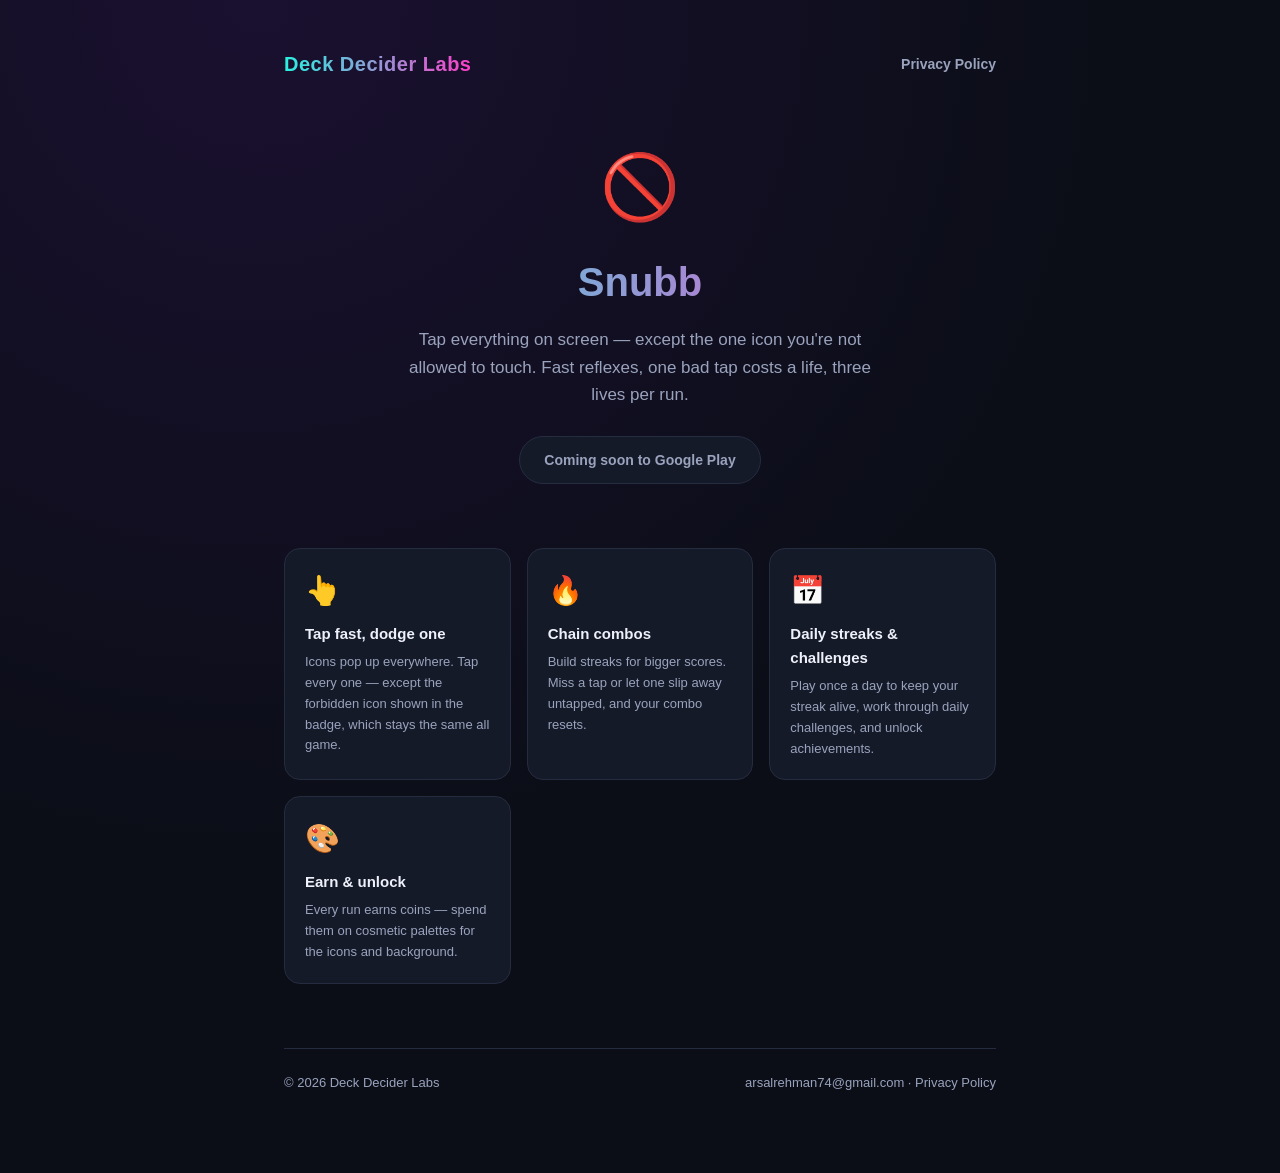
==== index.html @ 9c2be335 "Add Snubb landing page and privacy policy Co-Authored-By: Claude Sonnet 5 <noreply@anthropic.com>" ====
<!doctype html>
<html lang="en">
<head>
<meta charset="utf-8">
<meta name="viewport" content="width=device-width, initial-scale=1">
<title>Snubb — a reflex game by Deck Decider Labs</title>
<meta name="description" content="Snubb is a fast reflex game: tap everything except the one forbidden icon. Chain combos, protect your streak, beat your best.">
<link rel="stylesheet" href="style.css">
</head>
<body>
<div class="wrap">
  <header class="top">
    <a class="brand" href="/">Deck Decider Labs</a>
    <nav>
      <a href="/privacy.html">Privacy Policy</a>
    </nav>
  </header>

  <section class="hero">
    <div class="emoji">🚫</div>
    <h1>Snubb</h1>
    <p class="tagline">Tap everything on screen — except the one icon you're not allowed to touch. Fast reflexes, one bad tap costs a life, three lives per run.</p>
    <div class="badge">Coming soon to Google Play</div>
  </section>

  <section class="features">
    <div class="feature">
      <div class="icon">👆</div>
      <h3>Tap fast, dodge one</h3>
      <p>Icons pop up everywhere. Tap every one — except the forbidden icon shown in the badge, which stays the same all game.</p>
    </div>
    <div class="feature">
      <div class="icon">🔥</div>
      <h3>Chain combos</h3>
      <p>Build streaks for bigger scores. Miss a tap or let one slip away untapped, and your combo resets.</p>
    </div>
    <div class="feature">
      <div class="icon">📅</div>
      <h3>Daily streaks &amp; challenges</h3>
      <p>Play once a day to keep your streak alive, work through daily challenges, and unlock achievements.</p>
    </div>
    <div class="feature">
      <div class="icon">🎨</div>
      <h3>Earn &amp; unlock</h3>
      <p>Every run earns coins — spend them on cosmetic palettes for the icons and background.</p>
    </div>
  </section>

  <footer>
    <span>© 2026 Deck Decider Labs</span>
    <span><a href="mailto:arsalrehman74@gmail.com">arsalrehman74@gmail.com</a> · <a href="/privacy.html">Privacy Policy</a></span>
  </footer>
</div>
</body>
</html>
---- style.css ----
:root {
  --bg: #0b0e17;
  --bg-soft: #12162280;
  --card: #151a29;
  --cyan: #29f1e0;
  --magenta: #ff3ec9;
  --text: #eef1fb;
  --text-muted: #9aa3bd;
  --border: #262c40;
}

* {
  box-sizing: border-box;
}

body {
  margin: 0;
  font-family: -apple-system, BlinkMacSystemFont, 'Segoe UI', Roboto, Helvetica, Arial, sans-serif;
  background: radial-gradient(circle at 20% 0%, #1a1030 0%, var(--bg) 55%);
  color: var(--text);
  line-height: 1.6;
}

.wrap {
  max-width: 760px;
  margin: 0 auto;
  padding: 48px 24px 80px;
}

header.top {
  display: flex;
  align-items: center;
  justify-content: space-between;
  margin-bottom: 56px;
}

.brand {
  font-weight: 900;
  font-size: 20px;
  letter-spacing: 0.5px;
  background: linear-gradient(90deg, var(--cyan), var(--magenta));
  -webkit-background-clip: text;
  background-clip: text;
  color: transparent;
  text-decoration: none;
}

nav a {
  color: var(--text-muted);
  text-decoration: none;
  font-size: 14px;
  font-weight: 600;
  margin-left: 24px;
}

nav a:hover {
  color: var(--text);
}

.hero {
  text-align: center;
  margin-bottom: 64px;
}

.hero .emoji {
  font-size: 64px;
  margin-bottom: 12px;
}

.hero h1 {
  font-size: 40px;
  font-weight: 900;
  margin: 0 0 12px;
  background: linear-gradient(90deg, var(--cyan), var(--magenta));
  -webkit-background-clip: text;
  background-clip: text;
  color: transparent;
}

.hero p.tagline {
  font-size: 17px;
  color: var(--text-muted);
  max-width: 480px;
  margin: 0 auto;
}

.badge {
  display: inline-block;
  margin-top: 28px;
  padding: 12px 24px;
  border-radius: 999px;
  border: 1px solid var(--border);
  background: var(--card);
  color: var(--text-muted);
  font-weight: 700;
  font-size: 14px;
}

.features {
  display: grid;
  grid-template-columns: repeat(auto-fit, minmax(200px, 1fr));
  gap: 16px;
  margin-bottom: 64px;
}

.feature {
  background: var(--card);
  border: 1px solid var(--border);
  border-radius: 16px;
  padding: 20px;
}

.feature .icon {
  font-size: 28px;
  margin-bottom: 8px;
}

.feature h3 {
  margin: 0 0 6px;
  font-size: 15px;
  font-weight: 800;
}

.feature p {
  margin: 0;
  font-size: 13px;
  color: var(--text-muted);
}

footer {
  margin-top: 64px;
  padding-top: 24px;
  border-top: 1px solid var(--border);
  display: flex;
  justify-content: space-between;
  flex-wrap: wrap;
  gap: 12px;
  font-size: 13px;
  color: var(--text-muted);
}

footer a {
  color: var(--text-muted);
  text-decoration: none;
}

footer a:hover {
  color: var(--cyan);
}

/* Privacy policy page */
.policy h1 {
  font-size: 28px;
  font-weight: 900;
  margin-bottom: 4px;
}

.policy .updated {
  color: var(--text-muted);
  font-size: 13px;
  margin-bottom: 40px;
}

.policy h2 {
  font-size: 18px;
  font-weight: 800;
  margin: 36px 0 10px;
  color: var(--cyan);
}

.policy p, .policy li {
  color: var(--text);
  font-size: 15px;
}

.policy ul {
  padding-left: 20px;
}

.policy a {
  color: var(--cyan);
}
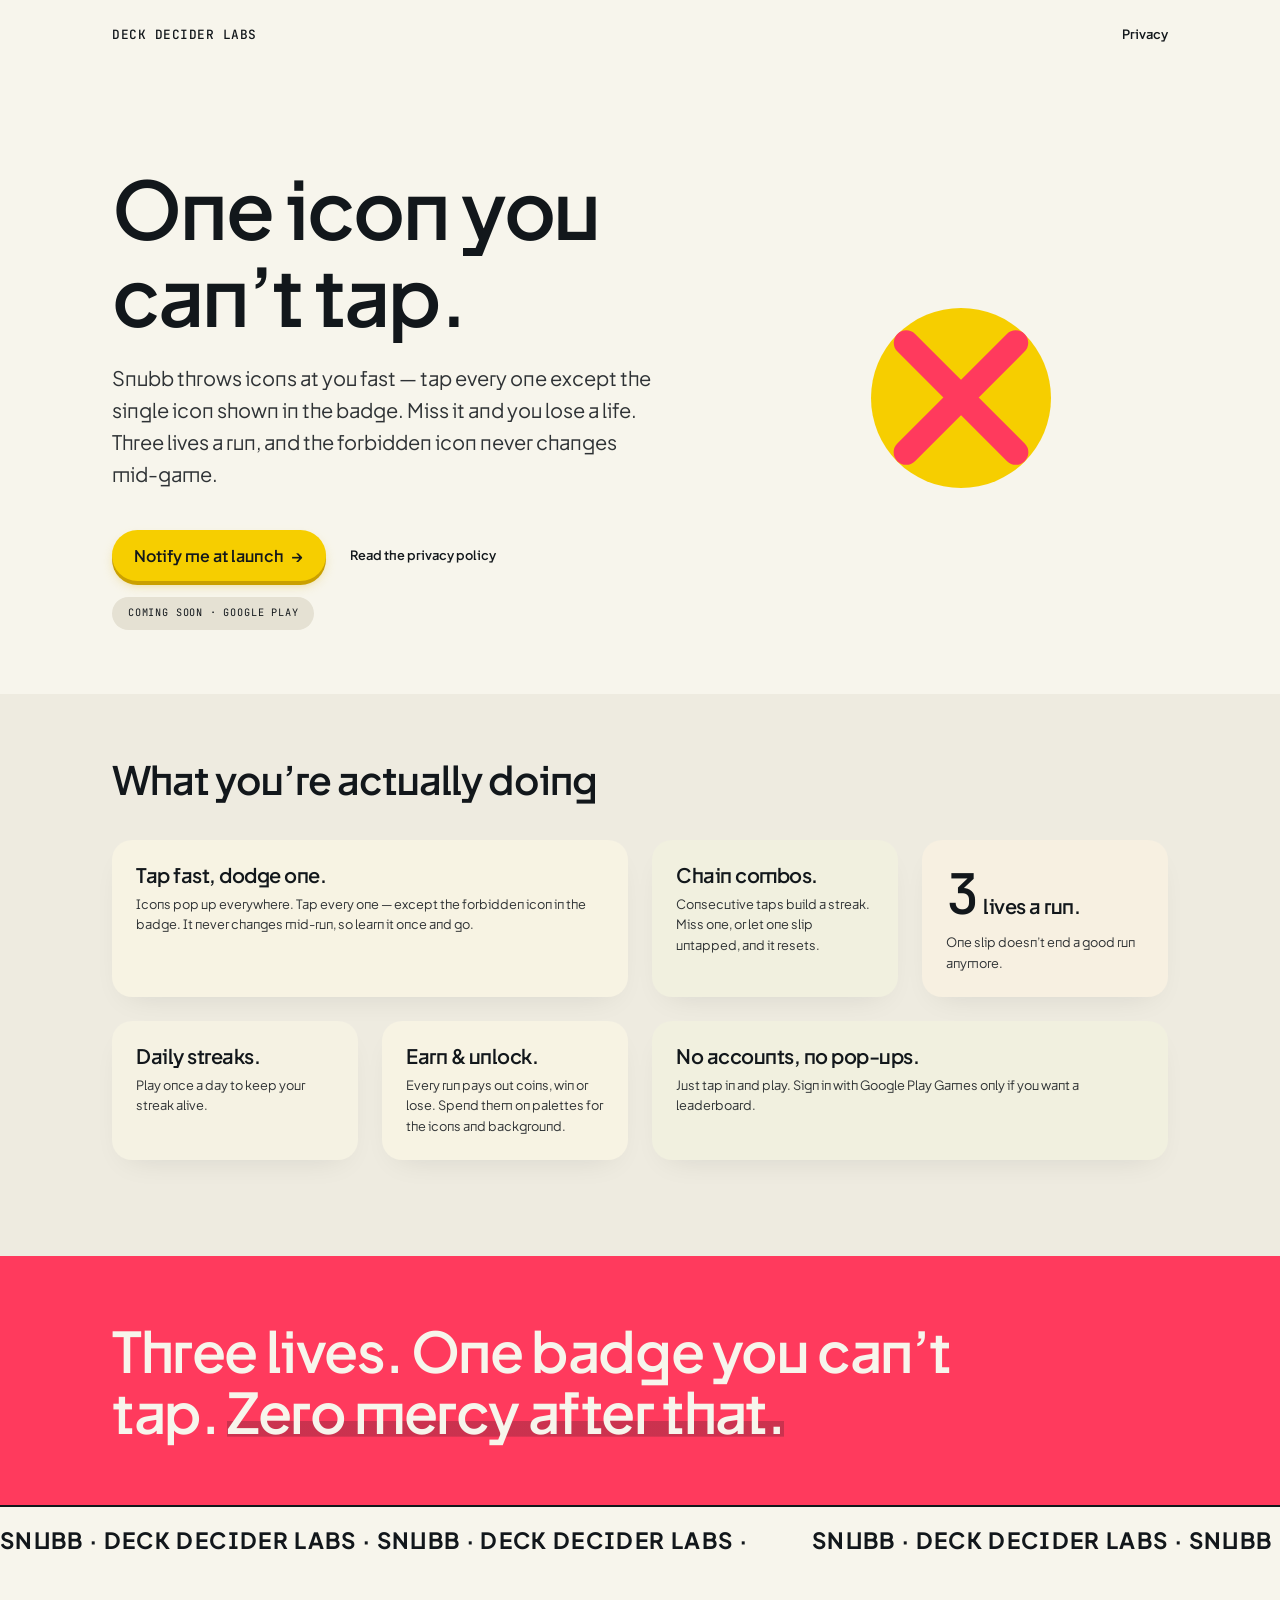
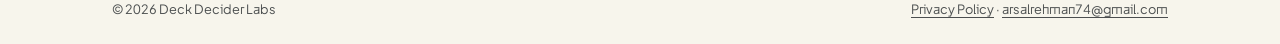
==== commit 39c2391a: "Redesign site with Hallmark (Bento Grid / Hum theme) Co-Authored-By: Claude Sonnet 5 <noreply@anthro" ====
--- a/index.html
+++ b/index.html
@@ -2,54 +2,134 @@
 <html lang="en">
 <head>
 <meta charset="utf-8">
-<meta name="viewport" content="width=device-width, initial-scale=1">
+<meta name="viewport" content="width=device-width, initial-scale=1, viewport-fit=cover">
 <title>Snubb — a reflex game by Deck Decider Labs</title>
-<meta name="description" content="Snubb is a fast reflex game: tap everything except the one forbidden icon. Chain combos, protect your streak, beat your best.">
+<meta name="description" content="Snubb is a fast reflex game: tap everything except the one icon you’re not allowed to touch. Chain combos, keep your streak, beat your best.">
+<link rel="preconnect" href="https://fonts.googleapis.com">
+<link rel="preconnect" href="https://fonts.gstatic.com" crossorigin>
+<link href="https://fonts.googleapis.com/css2?family=Plus+Jakarta+Sans:wght@400;500;600;700&family=JetBrains+Mono:wght@400;500&display=swap" rel="stylesheet">
 <link rel="stylesheet" href="style.css">
 </head>
 <body>
-<div class="wrap">
-  <header class="top">
-    <a class="brand" href="/">Deck Decider Labs</a>
-    <nav>
-      <a href="/privacy.html">Privacy Policy</a>
-    </nav>
-  </header>
 
-  <section class="hero">
-    <div class="emoji">🚫</div>
-    <h1>Snubb</h1>
-    <p class="tagline">Tap everything on screen — except the one icon you're not allowed to touch. Fast reflexes, one bad tap costs a life, three lives per run.</p>
-    <div class="badge">Coming soon to Google Play</div>
-  </section>
+<nav class="nav shell" aria-label="Primary">
+  <a class="wordmark" href="/">DECK DECIDER LABS</a>
+  <a class="nav__link" href="/privacy.html">Privacy</a>
+</nav>
 
-  <section class="features">
-    <div class="feature">
-      <div class="icon">👆</div>
-      <h3>Tap fast, dodge one</h3>
-      <p>Icons pop up everywhere. Tap every one — except the forbidden icon shown in the badge, which stays the same all game.</p>
+<header class="hero shell">
+  <div class="hero__copy">
+    <h1>One icon you can’t tap.</h1>
+    <p class="lede">Snubb throws icons at you fast — tap every one except the single icon shown in the badge. Miss it and you lose a life. Three lives a run, and the forbidden icon never changes mid-game.</p>
+    <div class="hero__actions">
+      <a class="btn" id="notifyBtn" href="mailto:arsalrehman74@gmail.com?subject=Notify%20me%20when%20Snubb%20launches">
+        Notify me at launch <span class="btn__arrow">→</span>
+      </a>
+      <a class="nav__link" href="/privacy.html">Read the privacy policy</a>
     </div>
-    <div class="feature">
-      <div class="icon">🔥</div>
-      <h3>Chain combos</h3>
-      <p>Build streaks for bigger scores. Miss a tap or let one slip away untapped, and your combo resets.</p>
+    <div class="pill-status">Coming soon · Google Play</div>
+  </div>
+  <div class="mark" aria-hidden="true"></div>
+</header>
+
+<section class="bento-section band">
+  <div class="shell">
+    <h2>What you’re actually doing</h2>
+    <div class="bento">
+      <article class="cell cell--wide cell--pear">
+        <h3>Tap fast, dodge one.</h3>
+        <p>Icons pop up everywhere. Tap every one — except the forbidden icon in the badge. It never changes mid-run, so learn it once and go.</p>
+      </article>
+      <article class="cell cell--cyan">
+        <h3>Chain combos.</h3>
+        <p>Consecutive taps build a streak. Miss one, or let one slip untapped, and it resets.</p>
+      </article>
+      <article class="cell cell--lav" data-tick-target>
+        <h3><span class="tick" data-tick="3">0</span> lives a run.</h3>
+        <p>One slip doesn’t end a good run anymore.</p>
+      </article>
+      <article class="cell cell--mint">
+        <h3>Daily streaks.</h3>
+        <p>Play once a day to keep your streak alive.</p>
+      </article>
+      <article class="cell cell--pear">
+        <h3>Earn &amp; unlock.</h3>
+        <p>Every run pays out coins, win or lose. Spend them on palettes for the icons and background.</p>
+      </article>
+      <article class="cell cell--wide cell--cyan">
+        <h3>No accounts, no pop-ups.</h3>
+        <p>Just tap in and play. Sign in with Google Play Games only if you want a leaderboard.</p>
+      </article>
     </div>
-    <div class="feature">
-      <div class="icon">📅</div>
-      <h3>Daily streaks &amp; challenges</h3>
-      <p>Play once a day to keep your streak alive, work through daily challenges, and unlock achievements.</p>
-    </div>
-    <div class="feature">
-      <div class="icon">🎨</div>
-      <h3>Earn &amp; unlock</h3>
-      <p>Every run earns coins — spend them on cosmetic palettes for the icons and background.</p>
-    </div>
-  </section>
+  </div>
+</section>
 
-  <footer>
+<section class="statement-band band">
+  <div class="shell">
+    <h2>Three lives. One badge you can’t tap. <span class="hl">Zero mercy after that.</span></h2>
+  </div>
+</section>
+
+<footer class="foot-marquee" aria-label="Footer">
+  <div class="foot-marquee__track" aria-hidden="true">
+    <span>SNUBB · DECK DECIDER LABS · SNUBB · DECK DECIDER LABS ·</span>
+    <span>SNUBB · DECK DECIDER LABS · SNUBB · DECK DECIDER LABS ·</span>
+  </div>
+  <div class="shell foot-meta">
     <span>© 2026 Deck Decider Labs</span>
-    <span><a href="mailto:arsalrehman74@gmail.com">arsalrehman74@gmail.com</a> · <a href="/privacy.html">Privacy Policy</a></span>
-  </footer>
-</div>
+    <span><a href="/privacy.html">Privacy Policy</a> · <a href="mailto:arsalrehman74@gmail.com">arsalrehman74@gmail.com</a></span>
+  </div>
+</footer>
+
+<script>
+(function () {
+  var reduceMotion = window.matchMedia('(prefers-reduced-motion: reduce)').matches;
+
+  // Tick-up: 0 → target, once, on view-enter
+  var tickEls = document.querySelectorAll('[data-tick]');
+  var ticked = new WeakSet();
+  function runTick(el) {
+    var target = parseInt(el.getAttribute('data-tick'), 10);
+    if (reduceMotion) { el.textContent = target; return; }
+    var start = performance.now();
+    var duration = 1200;
+    function frame(now) {
+      var t = Math.min(1, (now - start) / duration);
+      var eased = 1 - Math.pow(1 - t, 3); // easeOutExpo-ish
+      el.textContent = Math.round(eased * target);
+      if (t < 1) requestAnimationFrame(frame);
+    }
+    requestAnimationFrame(frame);
+  }
+  if ('IntersectionObserver' in window) {
+    var io = new IntersectionObserver(function (entries) {
+      entries.forEach(function (entry) {
+        if (entry.isIntersecting && !ticked.has(entry.target)) {
+          ticked.add(entry.target);
+          runTick(entry.target.querySelector('[data-tick]'));
+        }
+      });
+    }, { threshold: 0.5 });
+    document.querySelectorAll('[data-tick-target]').forEach(function (el) { io.observe(el); });
+  } else {
+    tickEls.forEach(runTick);
+  }
+
+  // Star-burst on the one real action — fires from the click point
+  var notifyBtn = document.getElementById('notifyBtn');
+  if (notifyBtn && !reduceMotion) {
+    notifyBtn.addEventListener('click', function (e) {
+      var rect = notifyBtn.getBoundingClientRect();
+      var star = document.createElement('span');
+      star.className = 'star-burst';
+      star.style.left = (e.clientX - rect.left - 11) + 'px';
+      star.style.top = (e.clientY - rect.top - 11) + 'px';
+      notifyBtn.appendChild(star);
+      star.addEventListener('animationend', function () { star.remove(); });
+    });
+  }
+})();
+</script>
+
 </body>
 </html>
--- a/style.css
+++ b/style.css
@@ -1,182 +1,336 @@
-:root {
-  --bg: #0b0e17;
-  --bg-soft: #12162280;
-  --card: #151a29;
-  --cyan: #29f1e0;
-  --magenta: #ff3ec9;
-  --text: #eef1fb;
-  --text-muted: #9aa3bd;
-  --border: #262c40;
-}
-
-* {
-  box-sizing: border-box;
-}
-
+/* Hallmark · genre: playful · macrostructure: Bento Grid (F1 knobs: tiles=6, spans=irregular, border=none)
+ * theme: Hum · nav: N1 (wordmark + 1 link, 2-destination exception) · footer: Ft8 Marquee scroll
+ * enrichment: none (typography + CSS character mark) · studied: no
+ */
+@import url('tokens.css');
+
+*, *::before, *::after { box-sizing: border-box; }
+html { overflow-x: clip; }
 body {
   margin: 0;
-  font-family: -apple-system, BlinkMacSystemFont, 'Segoe UI', Roboto, Helvetica, Arial, sans-serif;
-  background: radial-gradient(circle at 20% 0%, #1a1030 0%, var(--bg) 55%);
-  color: var(--text);
+  overflow-x: clip;
+  background: var(--color-paper);
+  color: var(--color-ink);
+  font-family: var(--font-body);
+  font-size: var(--text-base);
   line-height: 1.6;
-}
-
-.wrap {
-  max-width: 760px;
-  margin: 0 auto;
-  padding: 48px 24px 80px;
-}
-
-header.top {
+  font-feature-settings: 'ss01' on;
+  font-variant-numeric: tabular-nums;
+}
+
+img, svg { max-width: 100%; display: block; }
+
+a { color: inherit; }
+
+h1, h2, h3 {
+  font-family: var(--font-display);
+  font-weight: 600;
+  letter-spacing: -0.025em;
+  line-height: 1.08;
+  margin: 0;
+  overflow-wrap: anywhere;
+  min-width: 0;
+}
+
+p { max-width: 65ch; margin: 0; }
+
+:focus-visible {
+  outline: 3px solid var(--color-focus);
+  outline-offset: 3px;
+}
+
+/* ---------- Shell ---------- */
+.shell {
+  max-width: var(--shell);
+  margin-inline: auto;
+  padding-inline: var(--page-gutter);
+}
+.band { max-width: none; padding-inline: 0; }
+.band > .shell { padding-inline: var(--page-gutter); }
+
+/* ---------- Button system (copied verbatim from the Hum spec) ---------- */
+.btn {
+  --btn-face: var(--color-accent);
+  --btn-ink: var(--color-ink);
+  --btn-edge: var(--color-accent-deep);
+  --btn-cast: oklch(76% 0.2 95 / 0.45);
+  display: inline-flex;
+  align-items: center;
+  justify-content: center;
+  gap: 0.5em;
+  padding: 0.8rem 1.4rem;
+  font-family: var(--font-display);
+  font-weight: 600;
+  font-size: var(--text-base);
+  white-space: nowrap;
+  border: 0;
+  border-radius: var(--radius-pill);
+  color: var(--btn-ink);
+  background: var(--btn-face);
+  cursor: pointer;
+  position: relative;
+  isolation: isolate;
+  text-decoration: none;
+  box-shadow: 0 4px 0 0 var(--btn-edge), 0 6px 12px -3px var(--btn-cast);
+  transform: translateY(0);
+  transition: transform var(--dur-short) var(--ease-out), box-shadow var(--dur-short) var(--ease-out);
+}
+.btn:hover { transform: translateY(-2px); box-shadow: 0 6px 0 0 var(--btn-edge), 0 12px 22px -4px var(--btn-cast); }
+.btn:active { transform: translateY(3px); box-shadow: 0 1px 0 0 var(--btn-edge), 0 2px 6px -2px var(--btn-cast); transition-duration: var(--dur-micro); }
+.btn:focus-visible { outline: 3px solid color-mix(in oklch, var(--btn-edge) 70%, var(--color-focus)); outline-offset: 3px; }
+
+.btn--outline {
+  --btn-face: transparent;
+  --btn-edge: var(--color-ink);
+  box-shadow: 0 0 0 1.5px var(--btn-edge);
+}
+.btn--outline:hover { box-shadow: 0 0 0 1.5px var(--btn-edge); background: color-mix(in oklch, var(--color-ink) 6%, transparent); }
+.btn--outline:active { box-shadow: 0 0 0 1.5px var(--btn-edge); }
+
+.btn__arrow { transition: transform var(--dur-short) var(--ease-out); }
+.btn:hover .btn__arrow { transform: translateX(3px); }
+
+/* ---------- Nav (N1 — wordmark + 1 link) ---------- */
+.nav {
   display: flex;
   align-items: center;
   justify-content: space-between;
-  margin-bottom: 56px;
-}
-
-.brand {
-  font-weight: 900;
-  font-size: 20px;
-  letter-spacing: 0.5px;
-  background: linear-gradient(90deg, var(--cyan), var(--magenta));
-  -webkit-background-clip: text;
-  background-clip: text;
-  color: transparent;
+  padding-block: var(--space-lg);
+}
+.wordmark {
+  font-family: var(--font-label);
+  font-weight: 500;
+  font-size: var(--text-sm);
+  letter-spacing: 0.04em;
   text-decoration: none;
-}
-
-nav a {
-  color: var(--text-muted);
+  color: var(--color-ink);
+}
+.nav__link {
+  font-weight: 600;
+  font-size: var(--text-sm);
   text-decoration: none;
-  font-size: 14px;
-  font-weight: 600;
-  margin-left: 24px;
-}
-
-nav a:hover {
-  color: var(--text);
-}
-
+  color: var(--color-ink);
+  white-space: nowrap;
+  border-bottom: 1.5px solid transparent;
+  transition: border-color var(--dur-short) var(--ease-out);
+}
+.nav__link:hover { border-color: var(--color-ink); }
+
+/* ---------- Hero — off-centre, text-left / mark-right ---------- */
 .hero {
-  text-align: center;
-  margin-bottom: 64px;
-}
-
-.hero .emoji {
-  font-size: 64px;
-  margin-bottom: 12px;
-}
-
+  padding-block: var(--space-3xl) var(--space-2xl);
+  display: grid;
+  grid-template-columns: 1.4fr minmax(0, 1fr);
+  gap: var(--space-2xl);
+  align-items: center;
+}
+.hero__copy { max-width: 46ch; }
 .hero h1 {
-  font-size: 40px;
-  font-weight: 900;
-  margin: 0 0 12px;
-  background: linear-gradient(90deg, var(--cyan), var(--magenta));
-  -webkit-background-clip: text;
-  background-clip: text;
-  color: transparent;
-}
-
-.hero p.tagline {
-  font-size: 17px;
-  color: var(--text-muted);
-  max-width: 480px;
-  margin: 0 auto;
-}
-
-.badge {
-  display: inline-block;
-  margin-top: 28px;
-  padding: 12px 24px;
+  font-size: var(--text-display);
+}
+.hero p.lede {
+  margin-top: var(--space-lg);
+  font-size: var(--text-md);
+  color: color-mix(in oklch, var(--color-ink) 88%, transparent);
+  max-width: 42ch;
+}
+.hero__actions {
+  margin-top: var(--space-xl);
+  display: flex;
+  flex-wrap: wrap;
+  align-items: center;
+  gap: var(--space-lg);
+}
+.pill-status {
+  display: inline-flex;
+  align-items: center;
+  gap: var(--space-xs);
+  font-family: var(--font-label);
+  font-size: var(--text-xs);
+  letter-spacing: 0.08em;
+  text-transform: uppercase;
+  background: var(--color-paper-3);
+  color: var(--color-ink);
+  border-radius: var(--radius-pill);
+  padding: var(--space-xs) var(--space-md);
+  margin-top: var(--space-md);
+}
+
+/* Character mark — the game's own forbidden-icon motif, drawn in CSS */
+.mark {
+  justify-self: center;
+  width: clamp(120px, 18vw, 180px);
+  height: clamp(120px, 18vw, 180px);
+  border-radius: 50%;
+  background: var(--color-accent);
+  position: relative;
+  animation: mark-pulse 4s var(--ease-in-out) infinite;
+}
+.mark::before, .mark::after {
+  content: '';
+  position: absolute;
+  inset: 22%;
+  background: var(--color-accent-3);
   border-radius: 999px;
-  border: 1px solid var(--border);
-  background: var(--card);
-  color: var(--text-muted);
+}
+.mark::before { transform: rotate(45deg); width: 100%; height: 14%; top: 43%; left: 0; }
+.mark::after { transform: rotate(-45deg); width: 100%; height: 14%; top: 43%; left: 0; }
+@keyframes mark-pulse {
+  0%, 100% { transform: scale(1); }
+  50% { transform: scale(1.05); }
+}
+
+/* Star-burst — fires once on the real "notify me" action */
+.star-burst {
+  position: absolute;
+  width: 22px;
+  height: 22px;
+  background:
+    linear-gradient(90deg, transparent 47%, var(--color-accent-3) 47% 53%, transparent 53%),
+    linear-gradient(0deg, transparent 47%, var(--color-accent-3) 47% 53%, transparent 53%);
+  animation: star-burst 420ms ease-out forwards;
+  pointer-events: none;
+}
+@keyframes star-burst {
+  0% { transform: scale(0) rotate(0deg); opacity: 1; }
+  60% { transform: scale(1.2) rotate(35deg); opacity: 0.9; }
+  100% { transform: scale(1.4) rotate(45deg); opacity: 0; }
+}
+
+/* ---------- Bento ---------- */
+.bento-section { padding-block: var(--space-2xl) var(--space-3xl); background: var(--color-paper-2); }
+.bento-section h2 {
+  font-size: var(--text-2xl);
+  max-width: 30ch;
+  margin-bottom: var(--space-xl);
+}
+.bento {
+  display: grid;
+  grid-template-columns: repeat(4, minmax(0, 1fr));
+  gap: var(--space-lg);
+}
+.cell {
+  background: var(--color-paper);
+  border-radius: var(--radius-card);
+  padding: var(--space-lg);
+  box-shadow: 0 12px 32px -16px color-mix(in oklch, var(--color-ink) 12%, transparent);
+  transition: transform var(--dur-short) var(--ease-spring), box-shadow var(--dur-short) var(--ease-out), background-color var(--dur-short) var(--ease-out);
+}
+.cell:hover { transform: translateY(-4px); box-shadow: 0 18px 40px -18px color-mix(in oklch, var(--color-ink) 18%, transparent); }
+.cell h3 { font-size: var(--text-md); margin-bottom: var(--space-xs); }
+.cell p { font-size: var(--text-sm); color: color-mix(in oklch, var(--color-ink) 88%, transparent); }
+.cell--wide { grid-column: span 2; }
+.cell--pear { background: color-mix(in oklch, var(--color-accent) 6%, var(--color-paper)); }
+.cell--pear:hover { background: color-mix(in oklch, var(--color-accent) 12%, var(--color-paper)); }
+.cell--cyan { background: color-mix(in oklch, var(--color-accent-2) 6%, var(--color-paper)); }
+.cell--cyan:hover { background: color-mix(in oklch, var(--color-accent-2) 12%, var(--color-paper)); }
+.cell--mint { background: color-mix(in oklch, var(--color-mint) 6%, var(--color-paper)); }
+.cell--mint:hover { background: color-mix(in oklch, var(--color-mint) 12%, var(--color-paper)); }
+.cell--lav { background: color-mix(in oklch, var(--color-lavender) 6%, var(--color-paper)); }
+.cell--lav:hover { background: color-mix(in oklch, var(--color-lavender) 12%, var(--color-paper)); }
+
+.tick {
+  font-family: var(--font-label);
+  font-size: clamp(2.5rem, 4vw + 1rem, 3.5rem);
+  font-weight: 500;
+  font-variant-numeric: tabular-nums;
+}
+
+/* ---------- Coral statement band ---------- */
+.statement-band {
+  background: var(--color-accent-3);
+  color: var(--color-paper);
+  padding-block: var(--space-2xl);
+}
+.statement-band h2 {
+  font-size: clamp(2rem, 4vw + 0.5rem, 3.5rem);
+  max-width: 22ch;
+}
+.statement-band .hl {
+  color: inherit;
+  background-image: linear-gradient(color-mix(in oklch, var(--color-ink) 22%, transparent) 0 0);
+  background-repeat: no-repeat;
+  background-size: 100% 0.28em;
+  background-position: 0 82%;
+  -webkit-box-decoration-break: clone;
+  box-decoration-break: clone;
+  padding-bottom: 0.02em;
+}
+
+/* ---------- Footer (Ft8 Marquee scroll) ---------- */
+.foot-marquee {
+  overflow: hidden;
+  border-top: 2px solid var(--color-ink);
+  background: var(--color-paper);
+}
+.foot-marquee__track {
+  display: flex;
+  gap: var(--space-2xl);
+  white-space: nowrap;
+  padding-block: var(--space-md);
+  animation: foot-marquee 32s linear infinite;
+}
+.foot-marquee__track span {
+  font-family: var(--font-display);
   font-weight: 700;
-  font-size: 14px;
-}
-
-.features {
-  display: grid;
-  grid-template-columns: repeat(auto-fit, minmax(200px, 1fr));
-  gap: 16px;
-  margin-bottom: 64px;
-}
-
-.feature {
-  background: var(--card);
-  border: 1px solid var(--border);
-  border-radius: 16px;
-  padding: 20px;
-}
-
-.feature .icon {
-  font-size: 28px;
-  margin-bottom: 8px;
-}
-
-.feature h3 {
-  margin: 0 0 6px;
-  font-size: 15px;
-  font-weight: 800;
-}
-
-.feature p {
-  margin: 0;
-  font-size: 13px;
-  color: var(--text-muted);
-}
-
-footer {
-  margin-top: 64px;
-  padding-top: 24px;
-  border-top: 1px solid var(--border);
+  letter-spacing: 0.06em;
+  font-size: clamp(1rem, 2.5vw, 1.4rem);
+}
+@keyframes foot-marquee { from { transform: translateX(0); } to { transform: translateX(-50%); } }
+
+.foot-meta {
   display: flex;
+  flex-wrap: wrap;
+  gap: var(--space-sm) var(--space-lg);
   justify-content: space-between;
-  flex-wrap: wrap;
-  gap: 12px;
-  font-size: 13px;
-  color: var(--text-muted);
-}
-
-footer a {
-  color: var(--text-muted);
-  text-decoration: none;
-}
-
-footer a:hover {
-  color: var(--cyan);
-}
-
-/* Privacy policy page */
-.policy h1 {
-  font-size: 28px;
-  font-weight: 900;
-  margin-bottom: 4px;
-}
-
-.policy .updated {
-  color: var(--text-muted);
-  font-size: 13px;
-  margin-bottom: 40px;
-}
-
-.policy h2 {
-  font-size: 18px;
-  font-weight: 800;
-  margin: 36px 0 10px;
-  color: var(--cyan);
-}
-
-.policy p, .policy li {
-  color: var(--text);
-  font-size: 15px;
-}
-
-.policy ul {
-  padding-left: 20px;
-}
-
-.policy a {
-  color: var(--cyan);
-}
+  padding-block: var(--space-lg);
+  font-size: var(--text-sm);
+  color: color-mix(in oklch, var(--color-ink) 75%, transparent);
+}
+.foot-meta a { text-decoration: none; border-bottom: 1px solid currentColor; }
+
+.visually-hidden {
+  position: absolute;
+  width: 1px; height: 1px;
+  overflow: hidden;
+  clip: rect(0 0 0 0);
+  white-space: nowrap;
+}
+
+/* ---------- Privacy page — plain prose, same tokens, no ornament ---------- */
+.policy {
+  padding-block: var(--space-2xl) var(--space-3xl);
+  max-width: 62ch;
+  margin-inline: auto;
+  padding-inline: var(--page-gutter);
+}
+.policy h1 { font-size: var(--text-3xl); }
+.policy .updated { color: color-mix(in oklch, var(--color-ink) 65%, transparent); font-size: var(--text-sm); margin-top: var(--space-xs); }
+.policy h2 { font-size: var(--text-lg); margin-top: var(--space-2xl); margin-bottom: var(--space-sm); }
+.policy p, .policy li { margin-top: var(--space-md); color: color-mix(in oklch, var(--color-ink) 90%, transparent); }
+.policy ul { padding-left: 1.2em; }
+.policy a { text-decoration: underline; text-decoration-color: color-mix(in oklch, var(--color-ink) 30%, transparent); }
+
+/* ---------- Responsive ---------- */
+@media (max-width: 60rem) {
+  .hero { grid-template-columns: 1fr; }
+  .mark { justify-self: start; width: 96px; height: 96px; }
+  .bento { grid-template-columns: repeat(2, minmax(0, 1fr)); }
+  .cell--wide { grid-column: span 2; }
+}
+@media (max-width: 30rem) {
+  .bento { grid-template-columns: 1fr; }
+  .cell--wide { grid-column: span 1; }
+}
+
+/* ---------- Reduced motion ---------- */
+@media (prefers-reduced-motion: reduce) {
+  *, *::before, *::after {
+    animation-duration: 150ms !important;
+    animation-iteration-count: 1 !important;
+    transition-duration: 150ms !important;
+  }
+  .mark { animation: none; }
+  .foot-marquee__track { animation: none; }
+  .star-burst { display: none; }
+}
